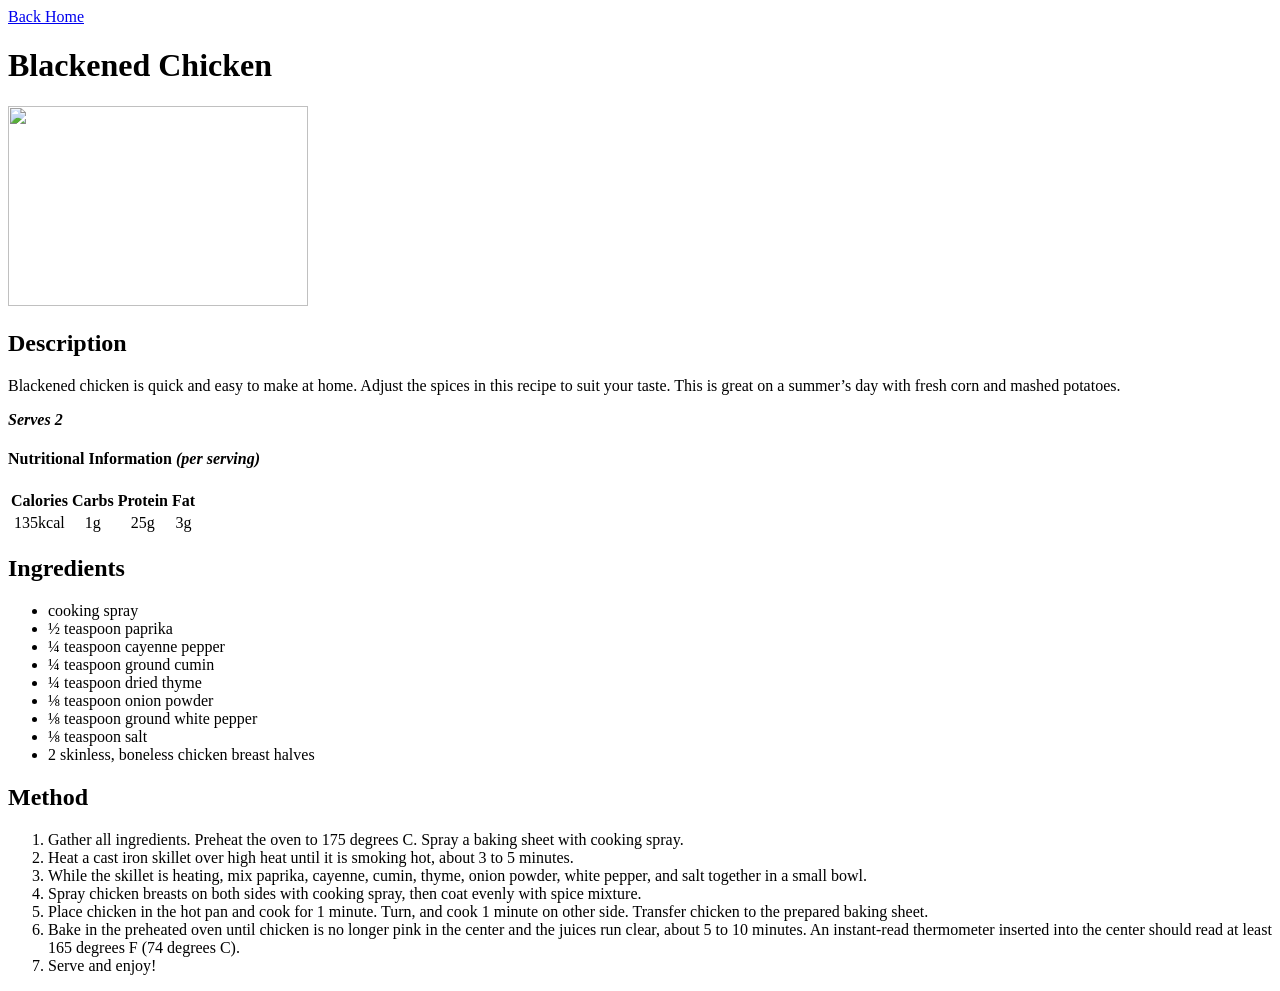
==== recipes/blackened_chicken.html @ 460ae78a "Add Blackened Chicken Add the page for Blackened Chicken with all information added." ====
<!DOCTYPE html>
<html lang="en">
<head>
    <meta charset="UTF-8">
    <meta name="viewport" content="width=device-width, initial-scale=1.0">
    <title>Blackened Chicken Recipe</title>
</head>
<body>
    <a href="/index.html">Back Home</a>
    <h1>Blackened Chicken</h1>
    <img src="../recipes/images/blackened_chicken.webp" height="200" width="300">
    <h2>Description</h2>
    <p>Blackened chicken is quick and easy to make at home. Adjust the spices in this recipe to suit your taste. This is great on a summer’s day with fresh corn and mashed potatoes.</p>
    <p><em><strong>Serves 2</strong></em></p>
    <h4>Nutritional Information <em>(per serving)</em></h4>
    <table>
        <tr>
            <th align="center" valign="middle">Calories</th>
            <th align="center" valign="middle">Carbs</th>
            <th align="center" valign="middle">Protein</th>
            <th align="center" valign="middle">Fat</th>
        </tr>
        <tr>
            <td align="center" valign="middle">135kcal</td>
            <td align="center" valign="middle">1g</td>
            <td align="center" valign="middle">25g</td>
            <td align="center" valign="middle">3g</td>
        </tr>
    </table>
    <h2>Ingredients</h2>
    <ul>
        <li>cooking spray</li>
        <li>½ teaspoon paprika</li>
        <li>¼ teaspoon cayenne pepper</li>
        <li>¼ teaspoon ground cumin</li>
        <li>¼ teaspoon dried thyme</li>
        <li>⅛ teaspoon onion powder</li>
        <li>⅛ teaspoon ground white pepper</li>
        <li>⅛ teaspoon salt</li>
        <li>2 skinless, boneless chicken breast halves</li>
    </ul>
    <h2>Method</h2>
<ol>
    <li>Gather all ingredients. Preheat the oven to 175 degrees C. Spray a baking sheet with cooking spray.</li>
    <li>Heat a cast iron skillet over high heat until it is smoking hot, about 3 to 5 minutes.</li>
    <li>While the skillet is heating, mix paprika, cayenne, cumin, thyme, onion powder, white pepper, and salt together in a small bowl.</li>
    <li>Spray chicken breasts on both sides with cooking spray, then coat evenly with spice mixture.</li>
    <li>Place chicken in the hot pan and cook for 1 minute. Turn, and cook 1 minute on other side. Transfer chicken to the prepared baking sheet.</li>
    <li>Bake in the preheated oven until chicken is no longer pink in the center and the juices run clear, about 5 to 10 minutes. An instant-read thermometer inserted into the center should read at least 165 degrees F (74 degrees C).</li>
    <li>Serve and enjoy!</li>
</ol>
</body>
</html>
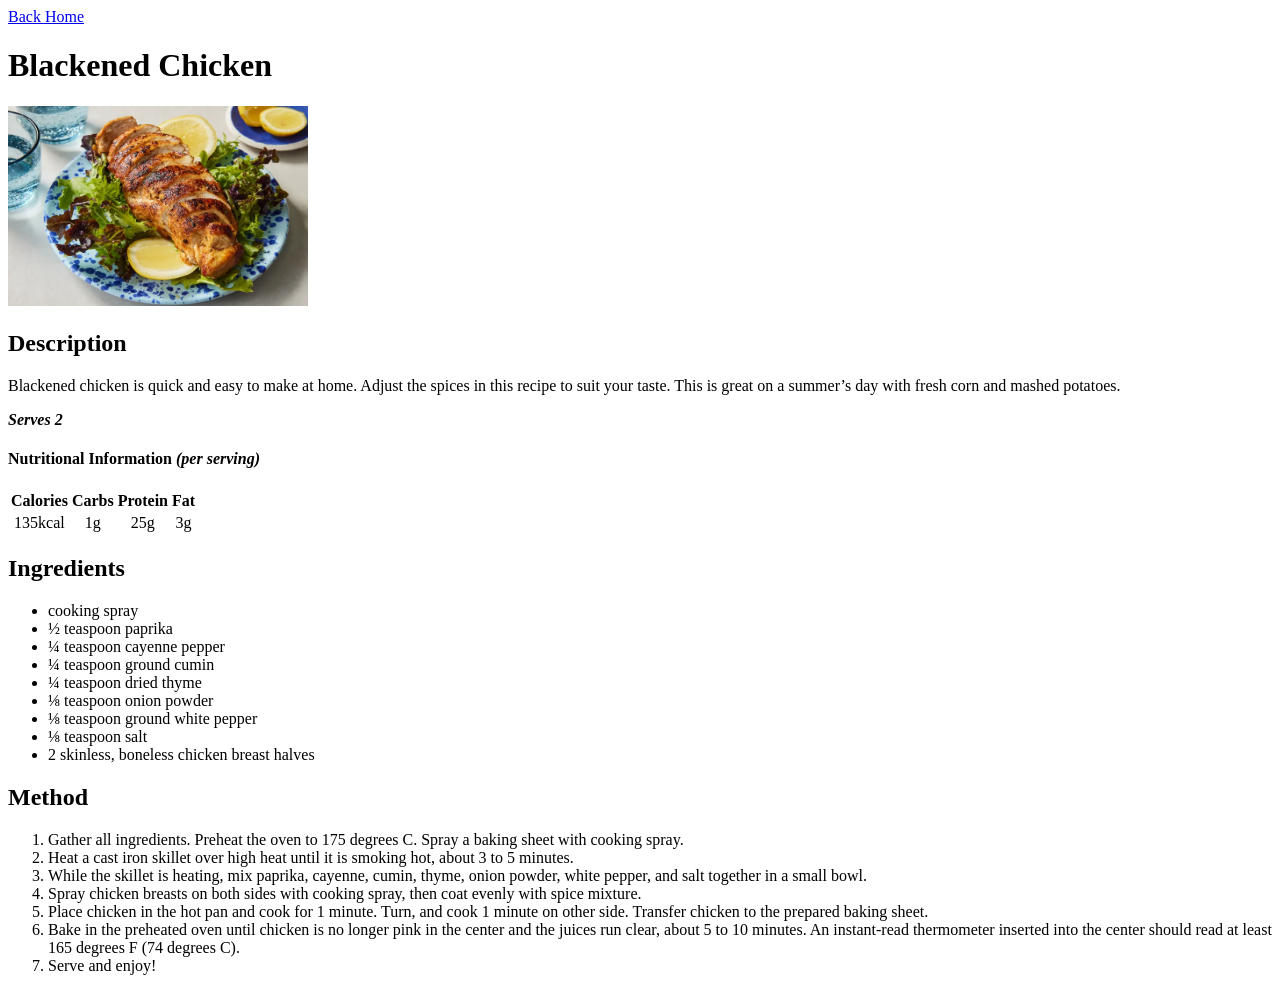
==== commit dc987b13: "Adjust code formatting in Blackened Chicken. Re-formatting a list's indents." ====
--- a/recipes/blackened_chicken.html
+++ b/recipes/blackened_chicken.html
@@ -40,14 +40,14 @@
         <li>2 skinless, boneless chicken breast halves</li>
     </ul>
     <h2>Method</h2>
-<ol>
-    <li>Gather all ingredients. Preheat the oven to 175 degrees C. Spray a baking sheet with cooking spray.</li>
-    <li>Heat a cast iron skillet over high heat until it is smoking hot, about 3 to 5 minutes.</li>
-    <li>While the skillet is heating, mix paprika, cayenne, cumin, thyme, onion powder, white pepper, and salt together in a small bowl.</li>
-    <li>Spray chicken breasts on both sides with cooking spray, then coat evenly with spice mixture.</li>
-    <li>Place chicken in the hot pan and cook for 1 minute. Turn, and cook 1 minute on other side. Transfer chicken to the prepared baking sheet.</li>
-    <li>Bake in the preheated oven until chicken is no longer pink in the center and the juices run clear, about 5 to 10 minutes. An instant-read thermometer inserted into the center should read at least 165 degrees F (74 degrees C).</li>
-    <li>Serve and enjoy!</li>
-</ol>
+    <ol>
+        <li>Gather all ingredients. Preheat the oven to 175 degrees C. Spray a baking sheet with cooking spray.</li>
+        <li>Heat a cast iron skillet over high heat until it is smoking hot, about 3 to 5 minutes.</li>
+        <li>While the skillet is heating, mix paprika, cayenne, cumin, thyme, onion powder, white pepper, and salt together in a small bowl.</li>
+        <li>Spray chicken breasts on both sides with cooking spray, then coat evenly with spice mixture.</li>
+        <li>Place chicken in the hot pan and cook for 1 minute. Turn, and cook 1 minute on other side. Transfer chicken to the prepared baking sheet.</li>
+        <li>Bake in the preheated oven until chicken is no longer pink in the center and the juices run clear, about 5 to 10 minutes. An instant-read thermometer inserted into the center should read at least 165 degrees F (74 degrees C).</li>
+        <li>Serve and enjoy!</li>
+    </ol>
 </body>
 </html>
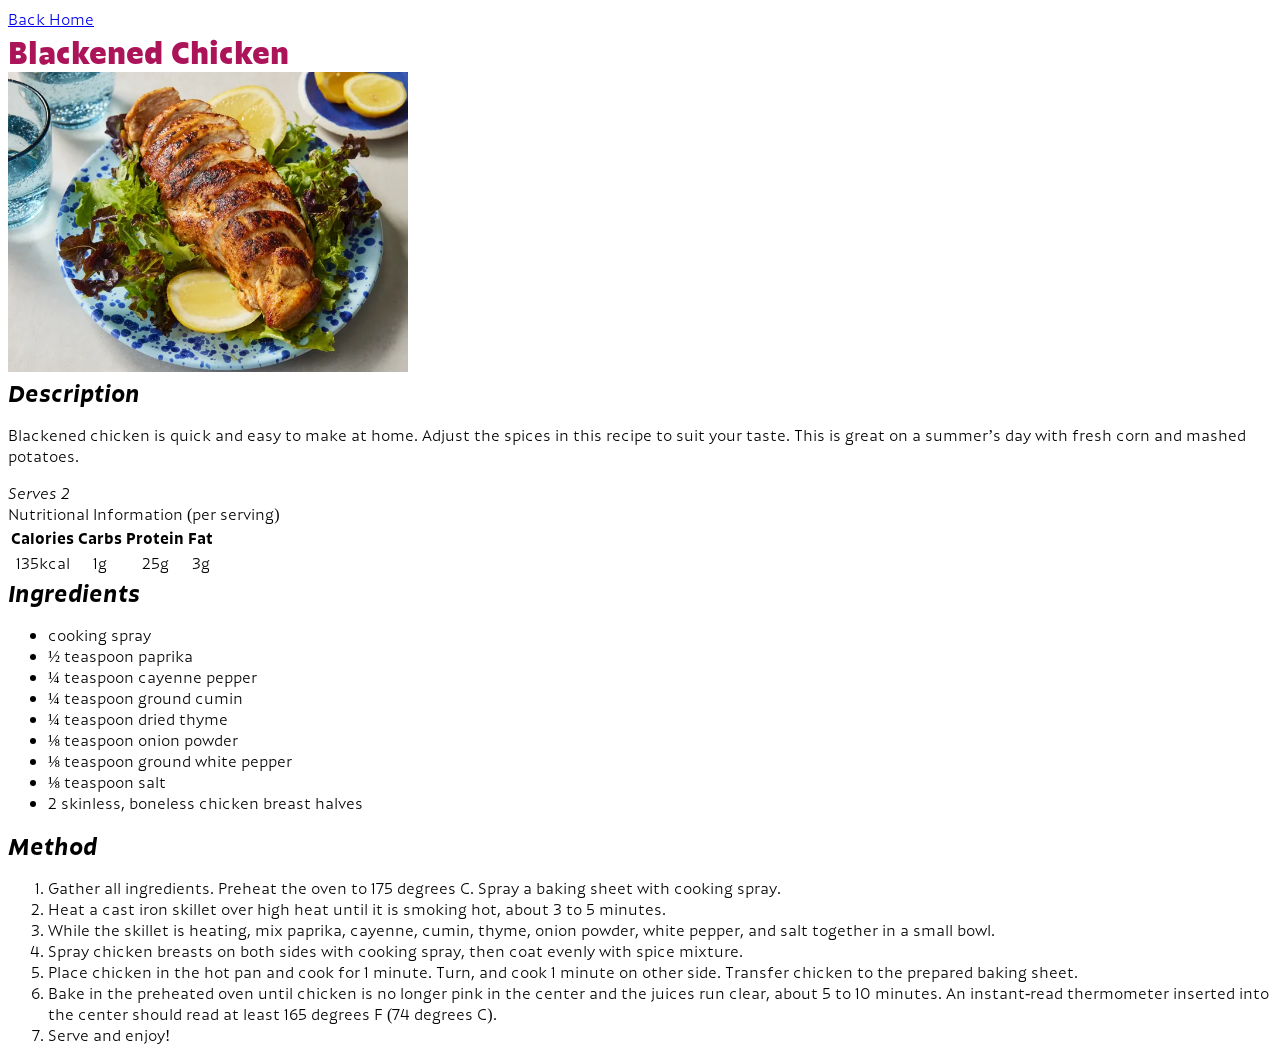
==== commit dcd5a7cf: "Adding CSS changes." ====
--- a/recipes/blackened_chicken.html
+++ b/recipes/blackened_chicken.html
@@ -4,30 +4,32 @@
     <meta charset="UTF-8">
     <meta name="viewport" content="width=device-width, initial-scale=1.0">
     <title>Blackened Chicken Recipe</title>
+    <link rel="stylesheet" href="../styles.css">
 </head>
 <body>
-    <a href="/index.html">Back Home</a>
-    <h1>Blackened Chicken</h1>
-    <img src="../recipes/images/blackened_chicken.webp" height="200" width="300">
-    <h2>Description</h2>
+    <div class="back-button"><a href="/index.html">Back Home</a></div>
+    <div class='header'>Blackened Chicken</div>
+    <img src="../recipes/images/blackened_chicken.webp">
+    <div class="subheader">Description</div>
     <p>Blackened chicken is quick and easy to make at home. Adjust the spices in this recipe to suit your taste. This is great on a summer’s day with fresh corn and mashed potatoes.</p>
-    <p><em><strong>Serves 2</strong></em></p>
-    <h4>Nutritional Information <em>(per serving)</em></h4>
-    <table>
+    <div class="tag">Serves 2</div>
+    <div class="thirdheading">Nutritional Information (per serving)</div>
+    <div class="nutrition"><table>
         <tr>
-            <th align="center" valign="middle">Calories</th>
-            <th align="center" valign="middle">Carbs</th>
-            <th align="center" valign="middle">Protein</th>
-            <th align="center" valign="middle">Fat</th>
+            <th>Calories</th>
+            <th>Carbs</th>
+            <th>Protein</th>
+            <th>Fat</th>
         </tr>
         <tr>
-            <td align="center" valign="middle">135kcal</td>
-            <td align="center" valign="middle">1g</td>
-            <td align="center" valign="middle">25g</td>
-            <td align="center" valign="middle">3g</td>
+            <td>135kcal</td>
+            <td>1g</td>
+            <td>25g</td>
+            <td>3g</td>
         </tr>
-    </table>
-    <h2>Ingredients</h2>
+    </table></div>
+
+    <div class="subheader">Ingredients</div>
     <ul>
         <li>cooking spray</li>
         <li>½ teaspoon paprika</li>
@@ -39,7 +41,7 @@
         <li>⅛ teaspoon salt</li>
         <li>2 skinless, boneless chicken breast halves</li>
     </ul>
-    <h2>Method</h2>
+    <div class="subheader">Method</div>
     <ol>
         <li>Gather all ingredients. Preheat the oven to 175 degrees C. Spray a baking sheet with cooking spray.</li>
         <li>Heat a cast iron skillet over high heat until it is smoking hot, about 3 to 5 minutes.</li>
--- a/styles.css
+++ b/styles.css
@@ -0,0 +1,92 @@
+@font-face {
+    font-family: 'Retail Text Demo';
+    src: url(./fonts/RetailTextDemo-Black.otf) format('opentype');
+    font-weight: 900;
+    font-style: bold;
+}
+
+@font-face {
+    font-family: 'Retail Text Demo';
+    src: url(./fonts/RetailTextDemo-Bold.otf) format('opentype');
+    font-weight: 700;
+    font-style: bold;
+}
+
+@font-face {
+    font-family: 'Retail Text Demo';
+    src: url(./fonts/RetailTextDemo-Italic.otf) format('opentype');
+    font-weight: 300;
+    font-style: italic;
+}
+
+@font-face {
+    font-family: 'Retail Text Demo';
+    src: url(./fonts/RetailTextDemo-BoldItalic.otf) format('opentype');
+    font-weight: 500;
+    font-style: italic;
+}
+
+@font-face {
+    font-family: 'Retail Text Demo';
+    src: url(./fonts/RetailTextDemo-Regular.otf) format('opentype');
+    font-weight: 400;
+    font-style: normal;
+}
+
+*{
+    font-family: 'Retail Text Demo';
+}
+
+.header{
+    color: #ac145a;
+    font-weight: 900;
+    font-style: bold;
+    font-size: xx-large;
+}
+
+.subheader{
+    color: #000000;
+    font-weight: 500;
+    font-style: italic;
+    font-size: x-large;
+}
+
+.thirdheading{
+    font-weight: 400;
+    font-style: normal;
+    font-size: medium;
+}
+
+.recipe-list{
+    color: red;
+    font-weight: 400;
+    font-style: normal;
+    font-size: medium;
+}
+
+p{
+    font-style: normal;
+    font-weight: 400;
+    font-size: medium;
+}
+
+.back-button{
+    font-style: normal;
+    font-weight: 400;
+    color: #000000;
+}
+
+.tag{
+    font-style: italic;
+    font-weight: 300;
+}
+
+img{
+    height: 300px;
+    width: auto;
+}
+
+.nutrition{
+    font-style: normal;
+    text-align: center;
+}
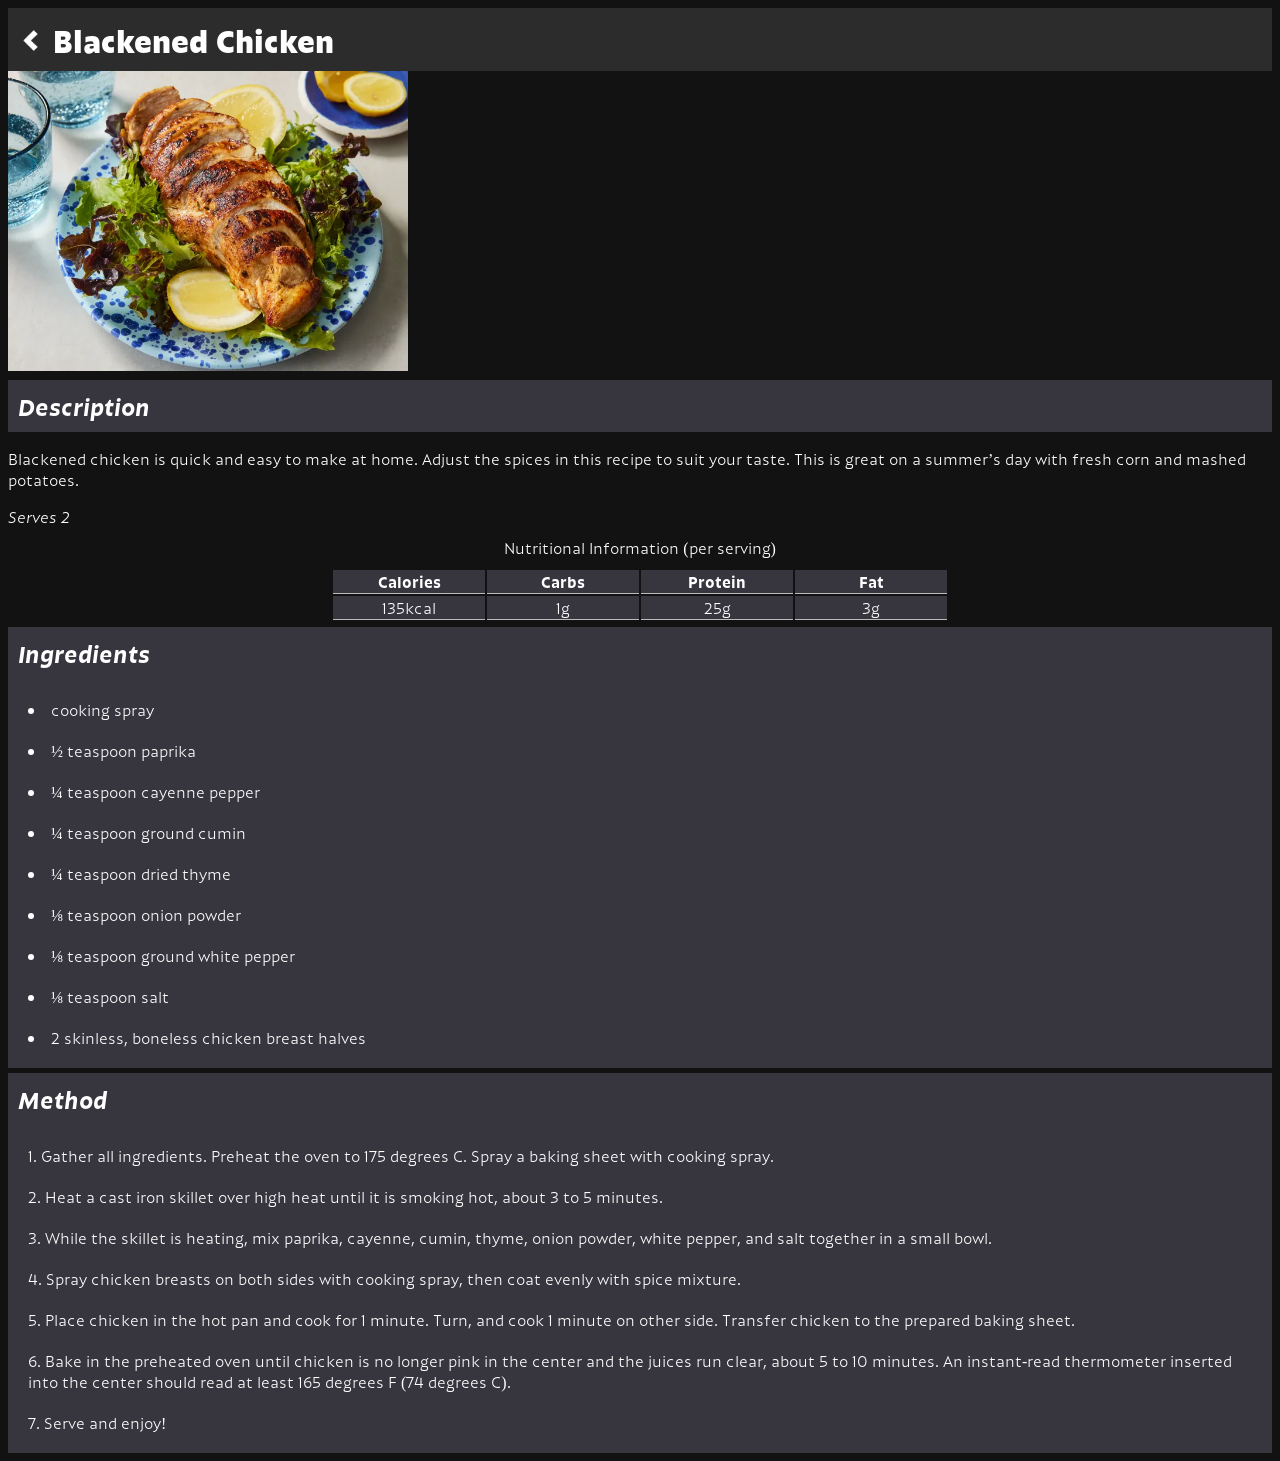
==== commit e7fb1346: "Added CSS to project" ====
--- a/recipes/blackened_chicken.html
+++ b/recipes/blackened_chicken.html
@@ -7,9 +7,8 @@
     <link rel="stylesheet" href="../styles.css">
 </head>
 <body>
-    <div class="back-button"><a href="/index.html">Back Home</a></div>
-    <div class='header'>Blackened Chicken</div>
-    <img src="../recipes/images/blackened_chicken.webp">
+    <div class="header"><a href="/index.html" class="back-button"></a>Blackened Chicken</div>
+    <img class="meal" src="../recipes/images/blackened_chicken.webp">
     <div class="subheader">Description</div>
     <p>Blackened chicken is quick and easy to make at home. Adjust the spices in this recipe to suit your taste. This is great on a summer’s day with fresh corn and mashed potatoes.</p>
     <div class="tag">Serves 2</div>
--- a/styles.css
+++ b/styles.css
@@ -35,58 +35,107 @@
 
 *{
     font-family: 'Retail Text Demo';
+    background: #121212;
 }
 
 .header{
-    color: #ac145a;
+    color: white;
     font-weight: 900;
     font-style: bold;
     font-size: xx-large;
+    background: #2C2C2C;
+    margin: auto;
+    padding: 10px;
 }
 
 .subheader{
-    color: #000000;
+    color: white;
     font-weight: 500;
     font-style: italic;
     font-size: x-large;
+    background: #37353E;
+    margin-top: 5px;
+    padding: 10px;
+    border: 5px;
+    border-color: white;
 }
 
 .thirdheading{
+    color: white;
     font-weight: 400;
     font-style: normal;
     font-size: medium;
+    margin: auto;
+    padding: 10px;
+    border: 5px;
+    border-color: white;
+    text-align: center;
 }
 
-.recipe-list{
-    color: red;
+.recipe-list, ul, ol, li{
     font-weight: 400;
     font-style: normal;
     font-size: medium;
+    background-color: #37353E;
+    padding: 10px;
+    margin: auto;
+    color: white;
+    list-style-position: inside;
+}
+
+.rl{
+    display: inline-block;
+    background-color: #37353E;
+    color: white;
+    padding: 10px;
+    margin-top: 10px;
+    margin-left: auto;
+    width: 250px;
+    text-align: center;
 }
 
 p{
     font-style: normal;
     font-weight: 400;
     font-size: medium;
+    color: white;
 }
 
 .back-button{
-    font-style: normal;
-    font-weight: 400;
-    color: #000000;
+    background-image: url("../recipes/images/back.png");
+    background-size: contain;
+    background-repeat: no-repeat;
+    background-color: transparent;
+    border: none;
+    height: 25px;
+    width: 25px;
+    display: inline-block;
+    margin-right: 10px;
+    &:hover{
+        background-image: url("../recipes/images/alt_back.png");
+    }
 }
 
 .tag{
     font-style: italic;
     font-weight: 300;
+    color: white;
 }
 
-img{
+.meal{
     height: 300px;
     width: auto;
 }
 
-.nutrition{
-    font-style: normal;
+th, td{
+    padding: 1px;
+    width: 150px;
+    border-bottom: 1px solid #bbb;
     text-align: center;
+    color: white;
+    background-color: #37353E;
+}
+
+table{
+    margin: auto;
 }
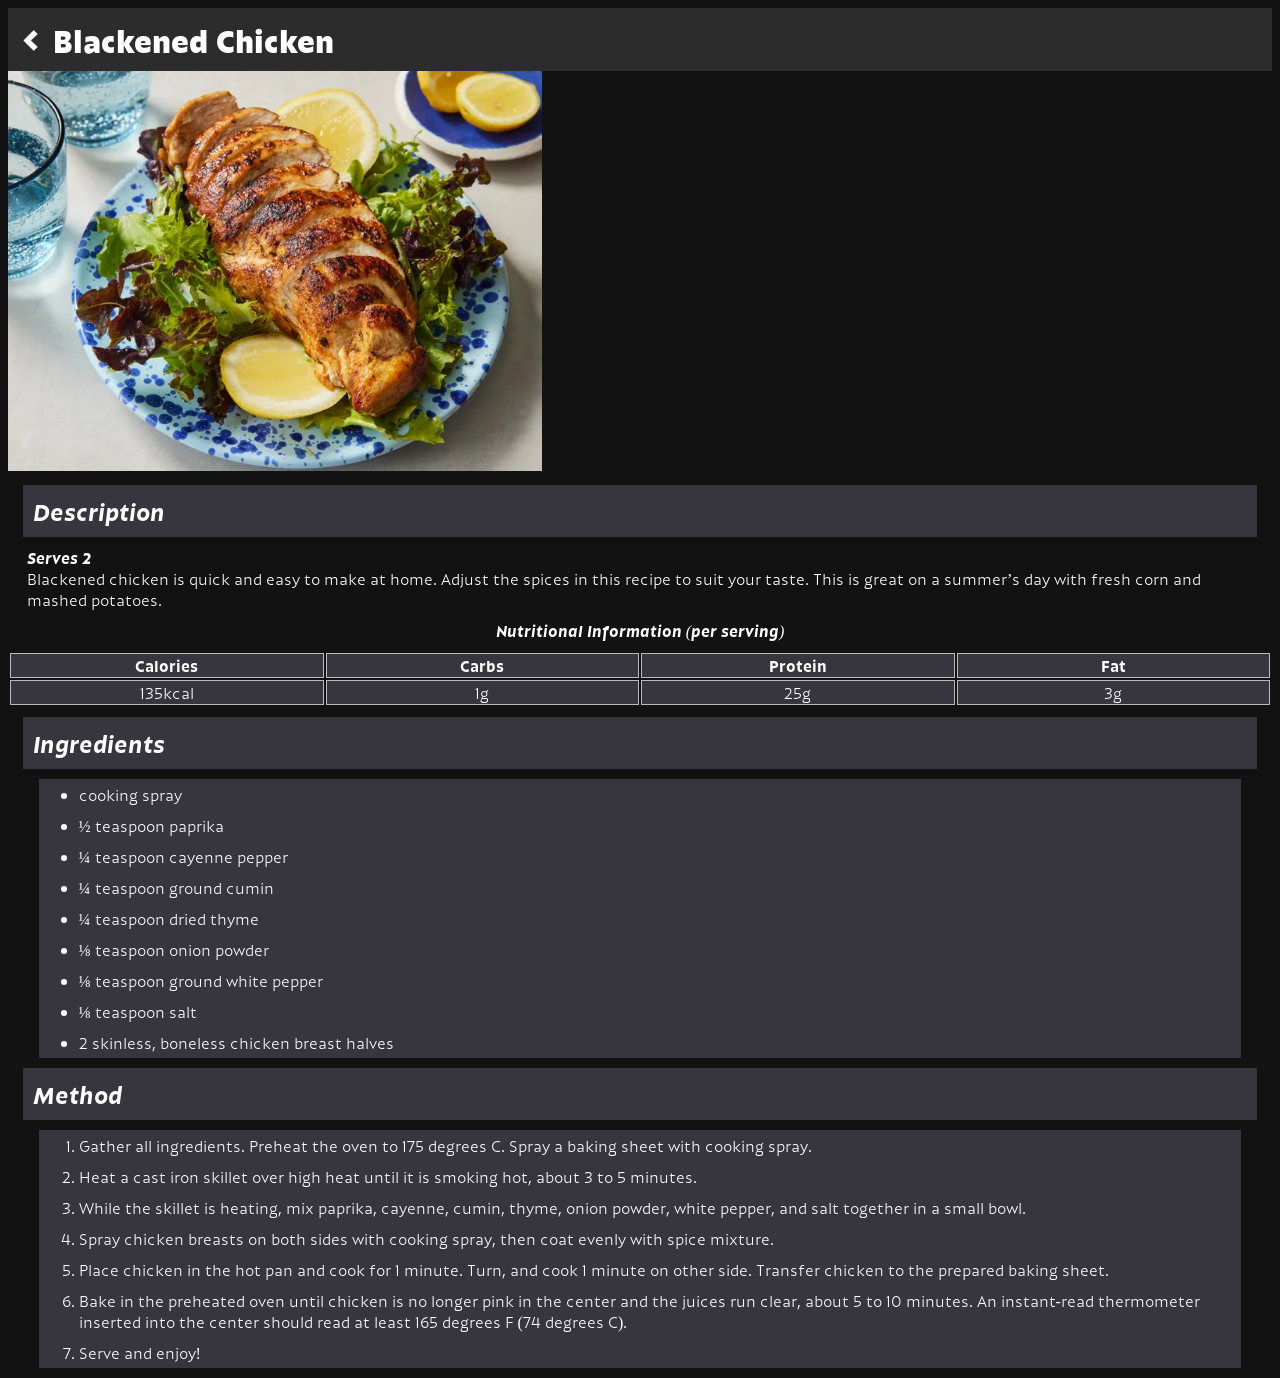
==== commit d325eddd: "Commit blackened chicken html with css classes for flex." ====
--- a/recipes/blackened_chicken.html
+++ b/recipes/blackened_chicken.html
@@ -10,8 +10,8 @@
     <div class="header"><a href="/index.html" class="back-button"></a>Blackened Chicken</div>
     <img class="meal" src="../recipes/images/blackened_chicken.webp">
     <div class="subheader">Description</div>
+    <div class="tag">Serves 2</div>
     <p>Blackened chicken is quick and easy to make at home. Adjust the spices in this recipe to suit your taste. This is great on a summer’s day with fresh corn and mashed potatoes.</p>
-    <div class="tag">Serves 2</div>
     <div class="thirdheading">Nutritional Information (per serving)</div>
     <div class="nutrition"><table>
         <tr>
@@ -29,7 +29,7 @@
     </table></div>
 
     <div class="subheader">Ingredients</div>
-    <ul>
+    <ul class="ingredients">
         <li>cooking spray</li>
         <li>½ teaspoon paprika</li>
         <li>¼ teaspoon cayenne pepper</li>
@@ -41,7 +41,7 @@
         <li>2 skinless, boneless chicken breast halves</li>
     </ul>
     <div class="subheader">Method</div>
-    <ol>
+    <ol class="method">
         <li>Gather all ingredients. Preheat the oven to 175 degrees C. Spray a baking sheet with cooking spray.</li>
         <li>Heat a cast iron skillet over high heat until it is smoking hot, about 3 to 5 minutes.</li>
         <li>While the skillet is heating, mix paprika, cayenne, cumin, thyme, onion powder, white pepper, and salt together in a small bowl.</li>
--- a/styles.css
+++ b/styles.css
@@ -49,12 +49,16 @@
 }
 
 .subheader{
+    display: flex;
+    flex-direction: column;
+    justify-content: center;
+    width: 96%;
+    margin: 10px auto;
     color: white;
     font-weight: 500;
     font-style: italic;
     font-size: x-large;
     background: #37353E;
-    margin-top: 5px;
     padding: 10px;
     border: 5px;
     border-color: white;
@@ -62,8 +66,8 @@
 
 .thirdheading{
     color: white;
-    font-weight: 400;
-    font-style: normal;
+    font-weight: 500;
+    font-style: italic;
     font-size: medium;
     margin: auto;
     padding: 10px;
@@ -72,29 +76,76 @@
     text-align: center;
 }
 
-.recipe-list, ul, ol, li{
-    font-weight: 400;
-    font-style: normal;
-    font-size: medium;
-    background-color: #37353E;
-    padding: 10px;
-    margin: auto;
-    color: white;
-    list-style-position: inside;
-}
-
-.rl{
-    display: inline-block;
-    background-color: #37353E;
-    color: white;
-    padding: 10px;
+.ingredients{
+    display: flex;
+    flex-direction: column;
+    color: white;
+    background-color: #37353E;
+    margin: 10px auto;
+    width: 92%;
+    justify-content: center;
+}
+
+.ingredients ul{
+    width: fit-content;
+    margin: 0 auto;
+}
+
+.ingredients li{
+    background-color: #37353E;
+    margin-top: 5px;
+    margin-bottom: 5px;
+}
+
+.method{
+    display: flex;
+    flex-direction: column;
+    color: white;
+    background-color: #37353E;
+    margin: 10px auto;
+    width: 92%;
+    justify-content: center;
+}
+
+.method ol{
+    width: fit-content;
+    margin: 0 auto;
+}
+
+.method li{
+    background-color: #37353E;
+    margin-top: 5px;
+    margin-bottom: 5px;
+}
+
+.recipe-titles{
+    display: flex;
+    flex-direction: column;
+    justify-content: center;
     margin-top: 10px;
-    margin-left: auto;
-    width: 250px;
-    text-align: center;
+}
+
+.recipe-titles .rl{
+    display: flex;
+    justify-content: center;
+    align-items: center;
+    min-height: 50px;
+    margin-top: 5px;
+    background-color: #37353E;
+    color: white;
+    padding: 5px;
+    border: 1px solid #bbb;
+    &:hover{
+        background-color: #151518;
+        color: white;
+    }
 }
 
 p{
+    display: flex;
+    flex-direction: column;
+    margin: auto;
+    width: 97%;
     font-style: normal;
     font-weight: 400;
     font-size: medium;
@@ -117,25 +168,35 @@
 }
 
 .tag{
-    font-style: italic;
-    font-weight: 300;
+    display: flex;
+    flex-direction: column;
+    margin: auto;
+    width: 97%;
+    font-style: italic;
+    font-weight: 500;
     color: white;
 }
 
 .meal{
-    height: 300px;
+    height: 400px;
     width: auto;
 }
 
-th, td{
-    padding: 1px;
-    width: 150px;
-    border-bottom: 1px solid #bbb;
+.nutrition {
+    display: block;
+    width: 100%;
+}
+
+.nutrition table {
+    width: 100%;
+    table-layout: fixed;
+    color: white;
+}
+
+.nutrition th,
+.nutrition td {
     text-align: center;
-    color: white;
-    background-color: #37353E;
-}
-
-table{
-    margin: auto;
+    vertical-align: middle;
+    background-color: #37353E;
+    border: 1px solid #bbb;
 }
